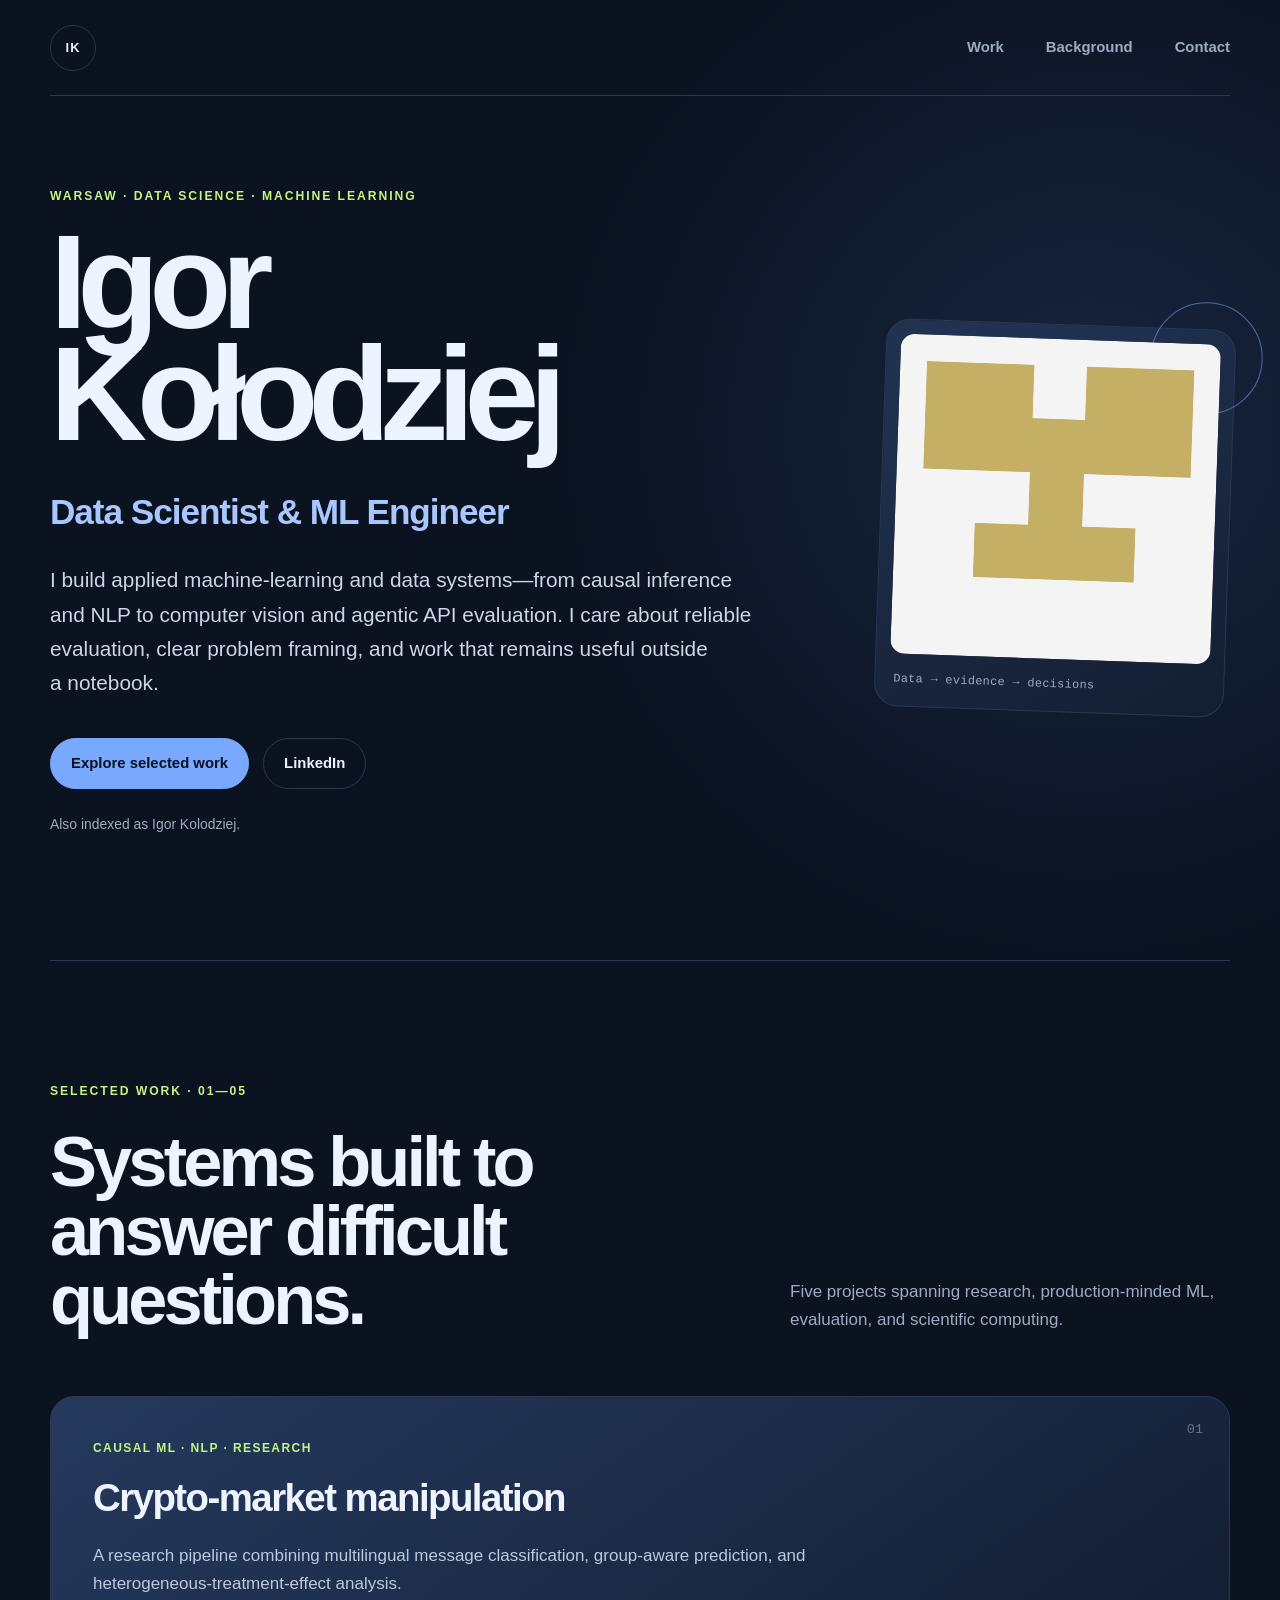
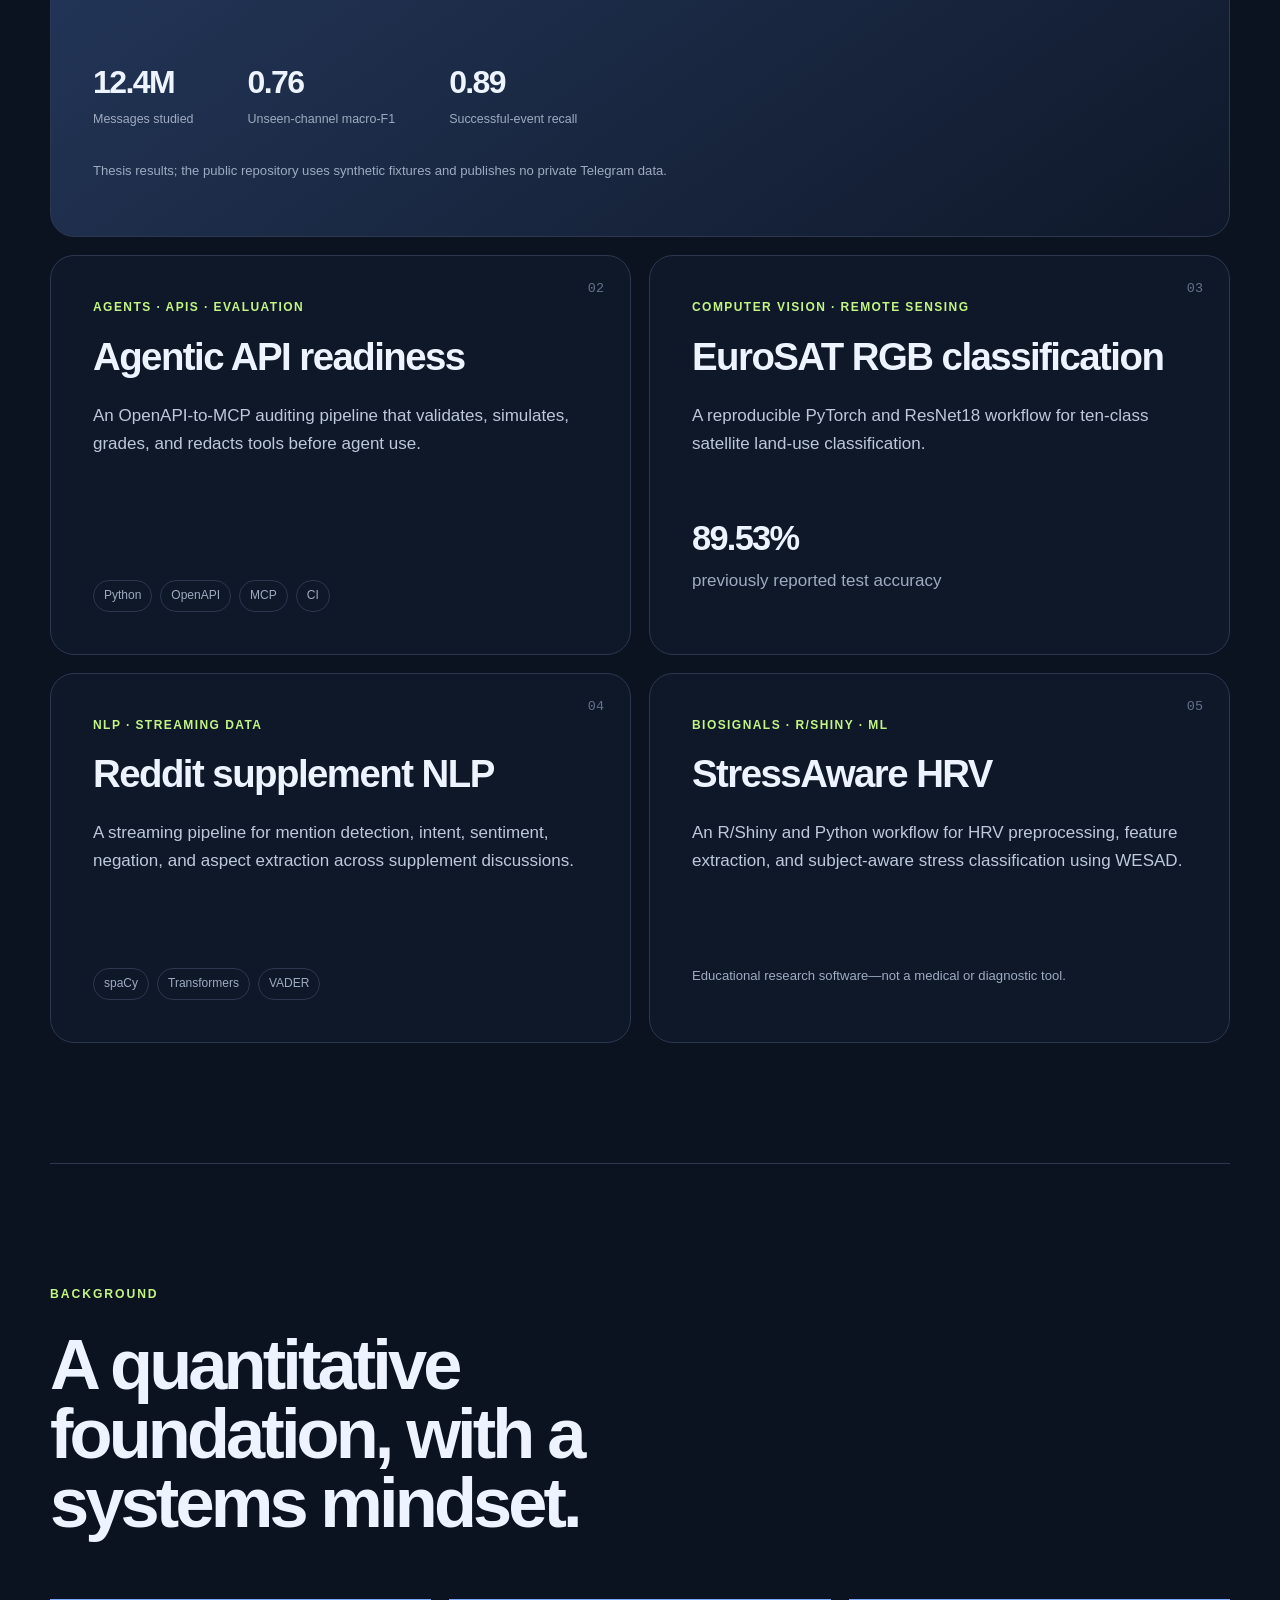
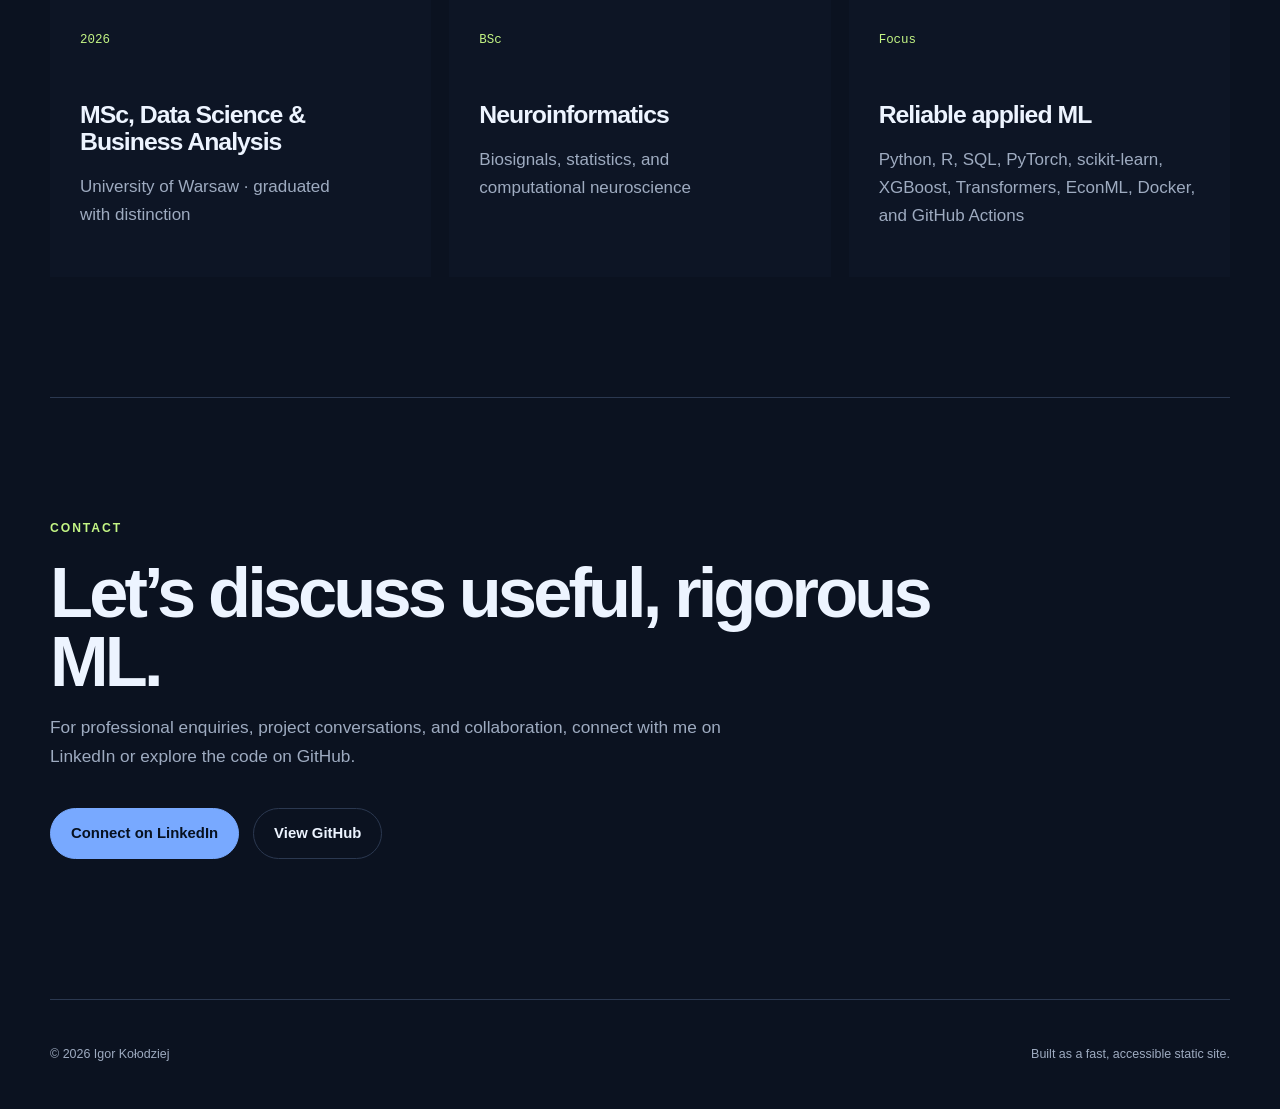
==== index.html @ b5b1c1bf "Create portfolio site" ====
<!doctype html>
<html lang="en">
  <head>
    <meta charset="utf-8">
    <meta name="viewport" content="width=device-width, initial-scale=1">
    <title>Igor Kołodziej (Igor Kolodziej) — Data Scientist &amp; ML Engineer</title>
    <meta name="description" content="Portfolio of Igor Kołodziej, a Warsaw-based Data Scientist and ML Engineer working across causal ML, NLP, computer vision, and reliable data systems.">
    <meta name="author" content="Igor Kołodziej">
    <meta name="theme-color" content="#0b1220">
    <link rel="canonical" href="https://igor-kolodziej.github.io/">
    <link rel="icon" href="/assets/avatar.png" type="image/png">
    <link rel="stylesheet" href="/styles.css">

    <meta property="og:type" content="profile">
    <meta property="og:title" content="Igor Kołodziej — Data Scientist &amp; ML Engineer">
    <meta property="og:description" content="Causal ML, NLP, computer vision, and reliable data systems.">
    <meta property="og:url" content="https://igor-kolodziej.github.io/">
    <meta property="og:image" content="https://igor-kolodziej.github.io/assets/og-card.png">
    <meta property="og:image:alt" content="Igor Kołodziej — Data Scientist and ML Engineer">
    <meta property="profile:first_name" content="Igor">
    <meta property="profile:last_name" content="Kołodziej">
    <meta name="twitter:card" content="summary_large_image">
    <meta name="twitter:title" content="Igor Kołodziej — Data Scientist &amp; ML Engineer">
    <meta name="twitter:description" content="Causal ML, NLP, computer vision, and reliable data systems.">
    <meta name="twitter:image" content="https://igor-kolodziej.github.io/assets/og-card.png">

    <script type="application/ld+json">
      {
        "@context": "https://schema.org",
        "@type": "ProfilePage",
        "url": "https://igor-kolodziej.github.io/",
        "name": "Igor Kołodziej — Data Scientist & ML Engineer",
        "mainEntity": {
          "@type": "Person",
          "name": "Igor Kołodziej",
          "alternateName": "Igor Kolodziej",
          "url": "https://igor-kolodziej.github.io/",
          "image": "https://igor-kolodziej.github.io/assets/avatar.png",
          "jobTitle": "Data Scientist & ML Engineer",
          "homeLocation": {
            "@type": "Place",
            "name": "Warsaw, Poland"
          },
          "alumniOf": {
            "@type": "CollegeOrUniversity",
            "name": "University of Warsaw"
          },
          "sameAs": [
            "https://github.com/igor-kolodziej",
            "https://www.linkedin.com/in/igor-kolodziej/"
          ],
          "knowsAbout": [
            "Machine learning",
            "Causal inference",
            "Natural language processing",
            "Computer vision",
            "Data science"
          ]
        }
      }
    </script>
  </head>
  <body>
    <a class="skip-link" href="#main">Skip to content</a>

    <header class="site-header">
      <a class="wordmark" href="#top" aria-label="Igor Kołodziej, home">
        <span aria-hidden="true">IK</span>
      </a>
      <nav aria-label="Primary navigation">
        <a href="#work">Work</a>
        <a href="#background">Background</a>
        <a href="#contact">Contact</a>
      </nav>
    </header>

    <main id="main">
      <section class="hero" id="top" aria-labelledby="hero-title">
        <div class="hero-copy">
          <p class="eyebrow">Warsaw · Data Science · Machine Learning</p>
          <h1 id="hero-title">Igor Kołodziej</h1>
          <p class="hero-role">Data Scientist &amp; ML Engineer</p>
          <p class="hero-intro">
            I build applied machine-learning and data systems—from causal inference and NLP to computer vision and agentic API evaluation. I care about reliable evaluation, clear problem framing, and work that remains useful outside a notebook.
          </p>
          <div class="hero-actions">
            <a class="button button-primary" href="#work">Explore selected work</a>
            <a class="button button-secondary" href="https://www.linkedin.com/in/igor-kolodziej/" rel="me">LinkedIn</a>
          </div>
          <p class="alternate-name">Also indexed as <span lang="en">Igor Kolodziej</span>.</p>
        </div>
        <div class="portrait-frame" aria-label="Igor Kołodziej’s GitHub avatar">
          <img src="/assets/avatar.png" width="320" height="320" alt="Abstract gold geometric GitHub avatar">
          <span class="portrait-note">Data → evidence → decisions</span>
        </div>
      </section>

      <section class="work section" id="work" aria-labelledby="work-title">
        <div class="section-heading">
          <p class="eyebrow">Selected work · 01—05</p>
          <h2 id="work-title">Systems built to answer difficult questions.</h2>
          <p>Five projects spanning research, production-minded ML, evaluation, and scientific computing.</p>
        </div>

        <div class="project-grid">
          <article class="project project-featured">
            <div class="project-index">01</div>
            <p class="project-kicker">Causal ML · NLP · Research</p>
            <h3><a href="https://github.com/igor-kolodziej/crypto-manipulation-causal-ml">Crypto-market manipulation</a></h3>
            <p>A research pipeline combining multilingual message classification, group-aware prediction, and heterogeneous-treatment-effect analysis.</p>
            <dl class="metrics">
              <div><dt>Messages studied</dt><dd>12.4M</dd></div>
              <div><dt>Unseen-channel macro-F1</dt><dd>0.76</dd></div>
              <div><dt>Successful-event recall</dt><dd>0.89</dd></div>
            </dl>
            <p class="project-note">Thesis results; the public repository uses synthetic fixtures and publishes no private Telegram data.</p>
          </article>

          <article class="project">
            <div class="project-index">02</div>
            <p class="project-kicker">Agents · APIs · Evaluation</p>
            <h3><a href="https://github.com/igor-kolodziej/agentic-api-readiness">Agentic API readiness</a></h3>
            <p>An OpenAPI-to-MCP auditing pipeline that validates, simulates, grades, and redacts tools before agent use.</p>
            <ul class="tag-list" aria-label="Technologies"><li>Python</li><li>OpenAPI</li><li>MCP</li><li>CI</li></ul>
          </article>

          <article class="project">
            <div class="project-index">03</div>
            <p class="project-kicker">Computer vision · Remote sensing</p>
            <h3><a href="https://github.com/igor-kolodziej/eurosat-rgb-classification">EuroSAT RGB classification</a></h3>
            <p>A reproducible PyTorch and ResNet18 workflow for ten-class satellite land-use classification.</p>
            <p class="result"><strong>89.53%</strong> previously reported test accuracy</p>
          </article>

          <article class="project">
            <div class="project-index">04</div>
            <p class="project-kicker">NLP · Streaming data</p>
            <h3><a href="https://github.com/igor-kolodziej/reddit-supplement-analysis">Reddit supplement NLP</a></h3>
            <p>A streaming pipeline for mention detection, intent, sentiment, negation, and aspect extraction across supplement discussions.</p>
            <ul class="tag-list" aria-label="Technologies"><li>spaCy</li><li>Transformers</li><li>VADER</li></ul>
          </article>

          <article class="project">
            <div class="project-index">05</div>
            <p class="project-kicker">Biosignals · R/Shiny · ML</p>
            <h3><a href="https://github.com/igor-kolodziej/stressaware-hrv">StressAware HRV</a></h3>
            <p>An R/Shiny and Python workflow for HRV preprocessing, feature extraction, and subject-aware stress classification using WESAD.</p>
            <p class="project-note">Educational research software—not a medical or diagnostic tool.</p>
          </article>
        </div>
      </section>

      <section class="background section" id="background" aria-labelledby="background-title">
        <div class="section-heading">
          <p class="eyebrow">Background</p>
          <h2 id="background-title">A quantitative foundation, with a systems mindset.</h2>
        </div>
        <div class="background-grid">
          <div>
            <p class="background-year">2026</p>
            <h3>MSc, Data Science &amp; Business Analysis</h3>
            <p>University of Warsaw · graduated with distinction</p>
          </div>
          <div>
            <p class="background-year">BSc</p>
            <h3>Neuroinformatics</h3>
            <p>Biosignals, statistics, and computational neuroscience</p>
          </div>
          <div>
            <p class="background-year">Focus</p>
            <h3>Reliable applied ML</h3>
            <p>Python, R, SQL, PyTorch, scikit-learn, XGBoost, Transformers, EconML, Docker, and GitHub Actions</p>
          </div>
        </div>
      </section>

      <section class="contact section" id="contact" aria-labelledby="contact-title">
        <p class="eyebrow">Contact</p>
        <h2 id="contact-title">Let’s discuss useful, rigorous ML.</h2>
        <p>For professional enquiries, project conversations, and collaboration, connect with me on LinkedIn or explore the code on GitHub.</p>
        <div class="hero-actions">
          <a class="button button-primary" href="https://www.linkedin.com/in/igor-kolodziej/" rel="me">Connect on LinkedIn</a>
          <a class="button button-secondary" href="https://github.com/igor-kolodziej" rel="me">View GitHub</a>
        </div>
      </section>
    </main>

    <footer>
      <p>© 2026 Igor Kołodziej</p>
      <p>Built as a fast, accessible static site.</p>
    </footer>
  </body>
</html>
---- styles.css ----
:root {
  color-scheme: dark;
  --bg: #0b1220;
  --bg-soft: #111b2e;
  --surface: #151f33;
  --text: #edf4ff;
  --muted: #9eabc0;
  --line: #2b3850;
  --accent: #78a9ff;
  --accent-strong: #a8c7ff;
  --lime: #c3f584;
  --max: 1180px;
  --radius: 24px;
  font-family: Inter, ui-sans-serif, -apple-system, BlinkMacSystemFont, "Segoe UI", sans-serif;
}

* {
  box-sizing: border-box;
}

html {
  scroll-behavior: smooth;
}

body {
  margin: 0;
  background:
    radial-gradient(circle at 85% 10%, rgba(67, 105, 171, 0.22), transparent 34rem),
    var(--bg);
  color: var(--text);
  font-size: 17px;
  line-height: 1.65;
}

a {
  color: inherit;
  text-decoration-color: var(--accent);
  text-underline-offset: 0.22em;
}

a:hover {
  color: var(--accent-strong);
}

a:focus-visible,
button:focus-visible {
  outline: 3px solid var(--lime);
  outline-offset: 4px;
  border-radius: 4px;
}

.skip-link {
  position: fixed;
  top: 12px;
  left: 12px;
  z-index: 20;
  padding: 10px 16px;
  background: var(--text);
  color: var(--bg);
  transform: translateY(-180%);
}

.skip-link:focus {
  transform: translateY(0);
}

.site-header {
  width: min(calc(100% - 40px), var(--max));
  margin: 0 auto;
  min-height: 96px;
  display: flex;
  align-items: center;
  justify-content: space-between;
  border-bottom: 1px solid var(--line);
}

.wordmark {
  display: grid;
  place-items: center;
  width: 46px;
  height: 46px;
  border: 1px solid var(--line);
  border-radius: 50%;
  color: var(--text);
  text-decoration: none;
  font-size: 0.8rem;
  font-weight: 800;
  letter-spacing: 0.08em;
}

nav {
  display: flex;
  gap: clamp(16px, 4vw, 42px);
}

nav a {
  color: var(--muted);
  text-decoration: none;
  font-size: 0.93rem;
  font-weight: 650;
}

.hero,
.section,
footer {
  width: min(calc(100% - 40px), var(--max));
  margin-inline: auto;
}

.hero {
  min-height: calc(100vh - 96px);
  display: grid;
  grid-template-columns: minmax(0, 1.35fr) minmax(280px, 0.65fr);
  gap: clamp(52px, 8vw, 112px);
  align-items: center;
  padding: 90px 0 110px;
}

.eyebrow {
  margin: 0 0 20px;
  color: var(--lime);
  font-size: 0.76rem;
  font-weight: 800;
  letter-spacing: 0.16em;
  text-transform: uppercase;
}

h1,
h2,
h3,
p {
  text-wrap: pretty;
}

h1 {
  max-width: 850px;
  margin: 0;
  font-size: clamp(4.2rem, 10.5vw, 9rem);
  line-height: 0.83;
  letter-spacing: -0.075em;
}

.hero-role {
  margin: 34px 0 22px;
  color: var(--accent-strong);
  font-size: clamp(1.35rem, 3vw, 2.2rem);
  font-weight: 650;
  letter-spacing: -0.03em;
}

.hero-intro {
  max-width: 750px;
  margin: 0;
  color: #cbd6e7;
  font-size: clamp(1.05rem, 1.8vw, 1.3rem);
}

.hero-actions {
  display: flex;
  flex-wrap: wrap;
  gap: 14px;
  margin-top: 38px;
}

.button {
  display: inline-flex;
  min-height: 50px;
  align-items: center;
  justify-content: center;
  padding: 12px 20px;
  border: 1px solid var(--line);
  border-radius: 999px;
  text-decoration: none;
  font-size: 0.93rem;
  font-weight: 750;
  transition: transform 160ms ease, border-color 160ms ease, background 160ms ease;
}

.button:hover {
  transform: translateY(-2px);
}

.button-primary {
  border-color: var(--accent);
  background: var(--accent);
  color: #071120;
}

.button-primary:hover {
  background: var(--accent-strong);
  color: #071120;
}

.button-secondary:hover {
  border-color: var(--accent);
}

.alternate-name {
  margin-top: 24px;
  color: var(--muted);
  font-size: 0.87rem;
}

.portrait-frame {
  position: relative;
  align-self: center;
  justify-self: end;
  width: min(100%, 390px);
  padding: 14px;
  border: 1px solid var(--line);
  border-radius: var(--radius);
  background: linear-gradient(145deg, rgba(120, 169, 255, 0.15), rgba(21, 31, 51, 0.78));
  transform: rotate(2deg);
}

.portrait-frame::before {
  content: "";
  position: absolute;
  width: 110px;
  height: 110px;
  top: -28px;
  right: -28px;
  border: 1px solid var(--accent);
  border-radius: 50%;
  opacity: 0.55;
}

.portrait-frame img {
  display: block;
  width: 100%;
  height: auto;
  border-radius: calc(var(--radius) - 10px);
  filter: saturate(0.84) contrast(1.04);
}

.portrait-note {
  display: block;
  padding: 16px 4px 2px;
  color: var(--muted);
  font-family: ui-monospace, SFMono-Regular, Menlo, Consolas, monospace;
  font-size: 0.74rem;
  letter-spacing: 0.03em;
}

.section {
  padding: 120px 0;
  border-top: 1px solid var(--line);
}

.section-heading {
  display: grid;
  grid-template-columns: minmax(0, 1.2fr) minmax(240px, 0.8fr);
  gap: 38px 80px;
  align-items: end;
  margin-bottom: 62px;
}

.section-heading .eyebrow {
  grid-column: 1 / -1;
  margin-bottom: -12px;
}

h2 {
  max-width: 760px;
  margin: 0;
  font-size: clamp(2.45rem, 5.5vw, 5rem);
  line-height: 0.98;
  letter-spacing: -0.055em;
}

.section-heading > p:last-child {
  margin: 0;
  color: var(--muted);
}

.project-grid {
  display: grid;
  grid-template-columns: repeat(2, minmax(0, 1fr));
  gap: 18px;
}

.project {
  position: relative;
  min-height: 370px;
  display: flex;
  flex-direction: column;
  padding: clamp(26px, 4vw, 42px);
  overflow: hidden;
  border: 1px solid var(--line);
  border-radius: var(--radius);
  background: rgba(17, 27, 46, 0.68);
}

.project-featured {
  grid-column: 1 / -1;
  min-height: 420px;
  background: linear-gradient(145deg, rgba(48, 73, 118, 0.72), rgba(17, 27, 46, 0.72));
}

.project-index {
  position: absolute;
  top: 22px;
  right: 26px;
  color: #64728b;
  font-family: ui-monospace, SFMono-Regular, Menlo, Consolas, monospace;
  font-size: 0.84rem;
}

.project-kicker {
  margin: 0 0 18px;
  color: var(--lime);
  font-size: 0.75rem;
  font-weight: 800;
  letter-spacing: 0.12em;
  text-transform: uppercase;
}

h3 {
  margin: 0;
  font-size: clamp(1.6rem, 3vw, 2.55rem);
  line-height: 1.08;
  letter-spacing: -0.04em;
}

h3 a {
  text-decoration: none;
}

.project > p:not(.project-kicker, .project-note, .result) {
  max-width: 720px;
  margin: 24px 0;
  color: #bdc9db;
}

.metrics {
  display: flex;
  flex-wrap: wrap;
  gap: 24px 54px;
  margin: 34px 0 0;
}

.metrics div {
  display: flex;
  flex-direction: column-reverse;
}

.metrics dt {
  color: var(--muted);
  font-size: 0.78rem;
}

.metrics dd {
  margin: 0;
  color: var(--text);
  font-size: 2rem;
  font-weight: 800;
  letter-spacing: -0.05em;
}

.project-note {
  margin-top: auto;
  padding-top: 30px;
  color: var(--muted);
  font-size: 0.82rem;
}

.tag-list {
  display: flex;
  flex-wrap: wrap;
  gap: 8px;
  margin: auto 0 0;
  padding: 26px 0 0;
  list-style: none;
}

.tag-list li {
  padding: 5px 10px;
  border: 1px solid var(--line);
  border-radius: 999px;
  color: var(--muted);
  font-size: 0.75rem;
}

.result {
  margin-top: auto;
  padding-top: 28px;
  color: var(--muted);
}

.result strong {
  display: block;
  color: var(--text);
  font-size: 2.15rem;
  letter-spacing: -0.05em;
}

.background-grid {
  display: grid;
  grid-template-columns: repeat(3, minmax(0, 1fr));
  gap: 18px;
}

.background-grid > div {
  min-height: 260px;
  padding: 30px;
  border-top: 1px solid var(--accent);
  background: rgba(17, 27, 46, 0.38);
}

.background-year {
  margin: 0 0 52px;
  color: var(--lime);
  font-family: ui-monospace, SFMono-Regular, Menlo, Consolas, monospace;
  font-size: 0.78rem;
}

.background-grid h3 {
  font-size: 1.55rem;
}

.background-grid div > p:last-child {
  color: var(--muted);
}

.contact {
  padding-bottom: 140px;
}

.contact h2 {
  max-width: 900px;
}

.contact > p:not(.eyebrow) {
  max-width: 680px;
  color: var(--muted);
  font-size: 1.08rem;
}

footer {
  min-height: 110px;
  display: flex;
  align-items: center;
  justify-content: space-between;
  gap: 24px;
  border-top: 1px solid var(--line);
  color: var(--muted);
  font-size: 0.78rem;
}

@media (max-width: 860px) {
  .hero {
    min-height: auto;
    grid-template-columns: 1fr;
    padding-top: 74px;
  }

  .portrait-frame {
    justify-self: start;
    max-width: 300px;
  }

  .section-heading,
  .project-grid,
  .background-grid {
    grid-template-columns: 1fr;
  }

  .project-featured {
    grid-column: auto;
  }
}

@media (max-width: 560px) {
  body {
    font-size: 16px;
  }

  .site-header,
  .hero,
  .section,
  footer {
    width: min(calc(100% - 28px), var(--max));
  }

  .site-header {
    min-height: 80px;
  }

  nav {
    gap: 14px;
  }

  nav a {
    font-size: 0.81rem;
  }

  h1 {
    font-size: clamp(3.8rem, 21vw, 6.2rem);
  }

  .hero {
    gap: 52px;
    padding: 64px 0 88px;
  }

  .section {
    padding: 88px 0;
  }

  .project {
    min-height: 340px;
  }

  .metrics {
    display: grid;
    grid-template-columns: 1fr 1fr;
  }

  .metrics div:first-child {
    grid-column: 1 / -1;
  }

  footer {
    min-height: 140px;
    flex-direction: column;
    align-items: flex-start;
    justify-content: center;
  }
}

@media (prefers-reduced-motion: reduce) {
  html {
    scroll-behavior: auto;
  }

  *,
  *::before,
  *::after {
    transition-duration: 0.01ms !important;
    animation-duration: 0.01ms !important;
    animation-iteration-count: 1 !important;
  }
}
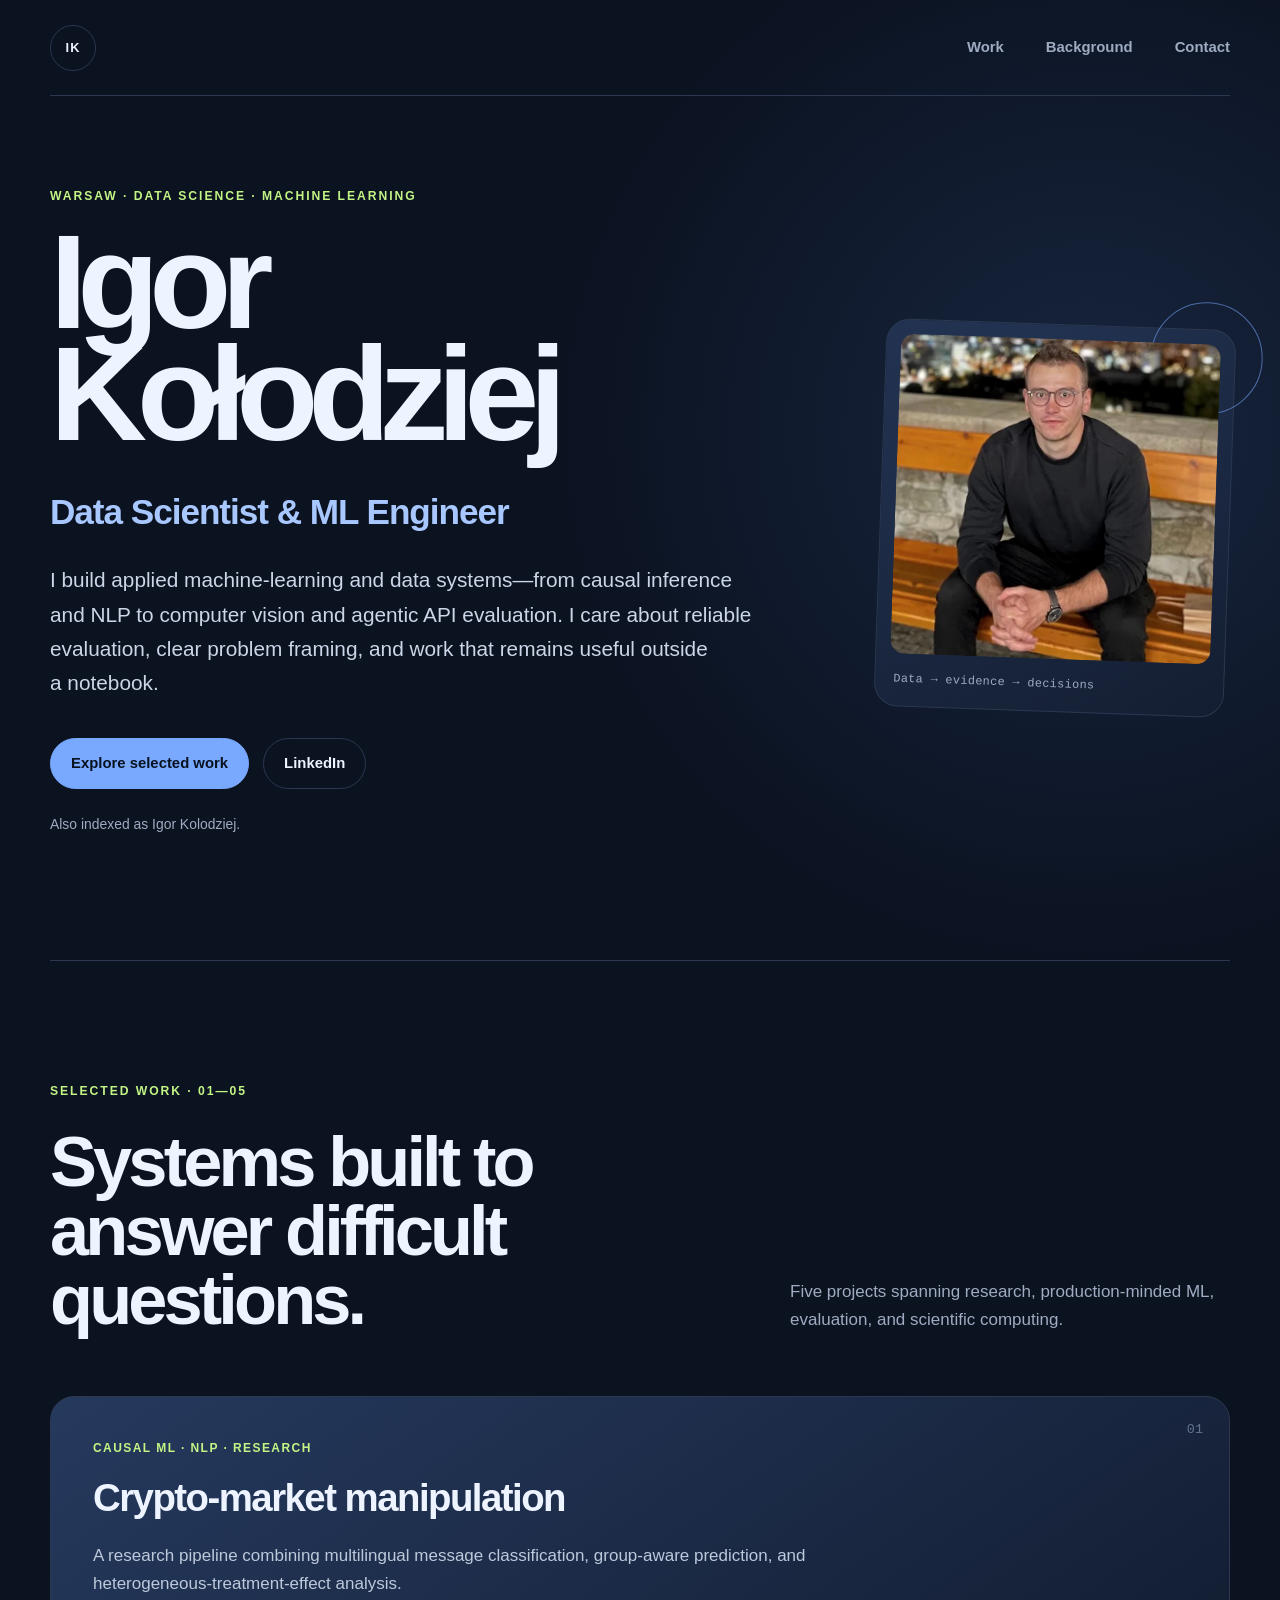
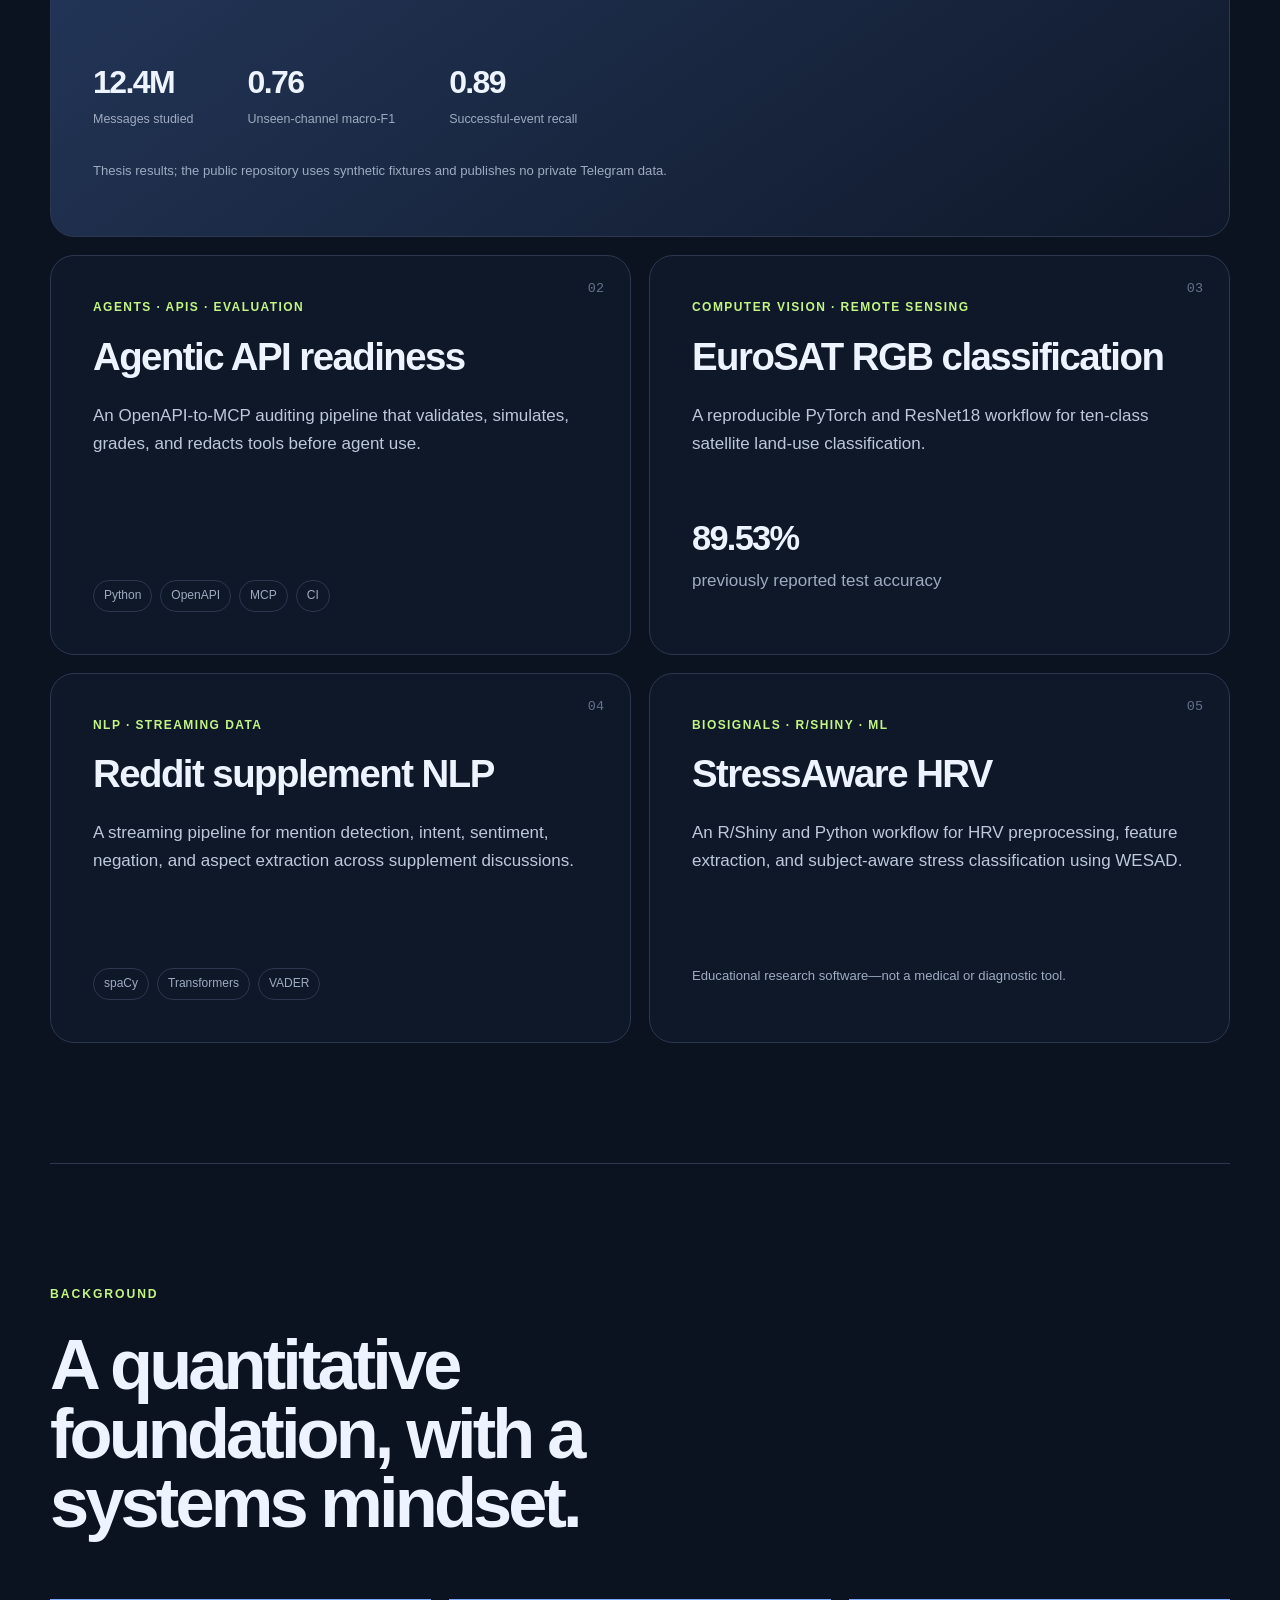
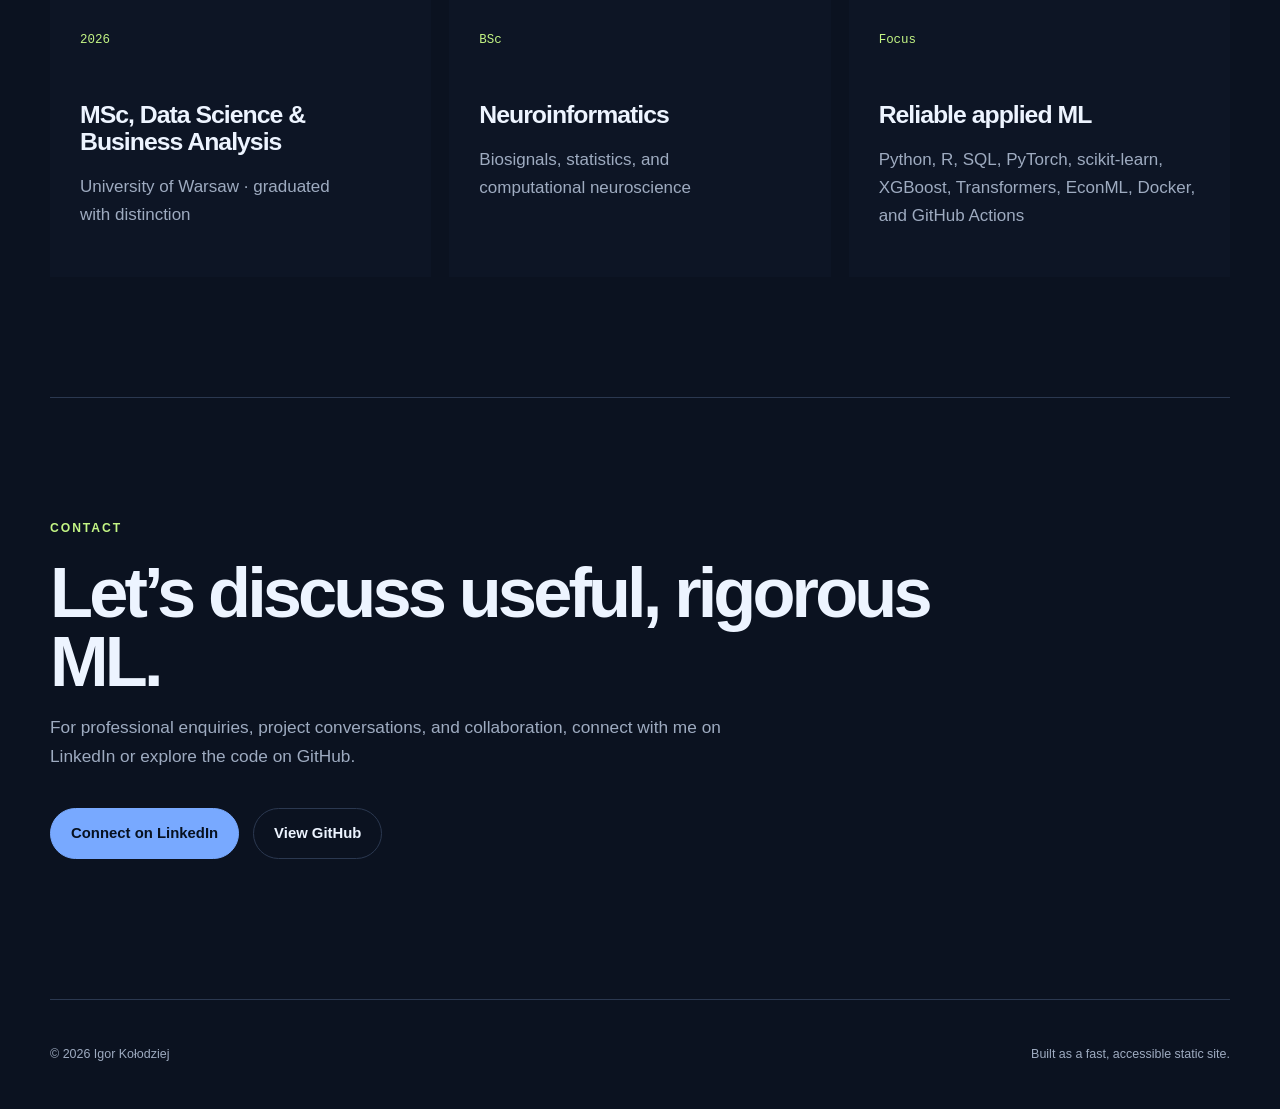
==== commit a7a037f2: "Use public profile portrait" ====
--- a/index.html
+++ b/index.html
@@ -8,7 +8,7 @@
     <meta name="author" content="Igor Kołodziej">
     <meta name="theme-color" content="#0b1220">
     <link rel="canonical" href="https://igor-kolodziej.github.io/">
-    <link rel="icon" href="/assets/avatar.png" type="image/png">
+    <link rel="icon" href="/assets/profile.webp" type="image/webp">
     <link rel="stylesheet" href="/styles.css">
 
     <meta property="og:type" content="profile">
@@ -35,7 +35,7 @@
           "name": "Igor Kołodziej",
           "alternateName": "Igor Kolodziej",
           "url": "https://igor-kolodziej.github.io/",
-          "image": "https://igor-kolodziej.github.io/assets/avatar.png",
+          "image": "https://igor-kolodziej.github.io/assets/profile.webp",
           "jobTitle": "Data Scientist & ML Engineer",
           "homeLocation": {
             "@type": "Place",
@@ -89,8 +89,8 @@
           </div>
           <p class="alternate-name">Also indexed as <span lang="en">Igor Kolodziej</span>.</p>
         </div>
-        <div class="portrait-frame" aria-label="Igor Kołodziej’s GitHub avatar">
-          <img src="/assets/avatar.png" width="320" height="320" alt="Abstract gold geometric GitHub avatar">
+        <div class="portrait-frame" aria-label="Portrait of Igor Kołodziej">
+          <img src="/assets/profile.webp" width="320" height="320" alt="Portrait of Igor Kołodziej">
           <span class="portrait-note">Data → evidence → decisions</span>
         </div>
       </section>
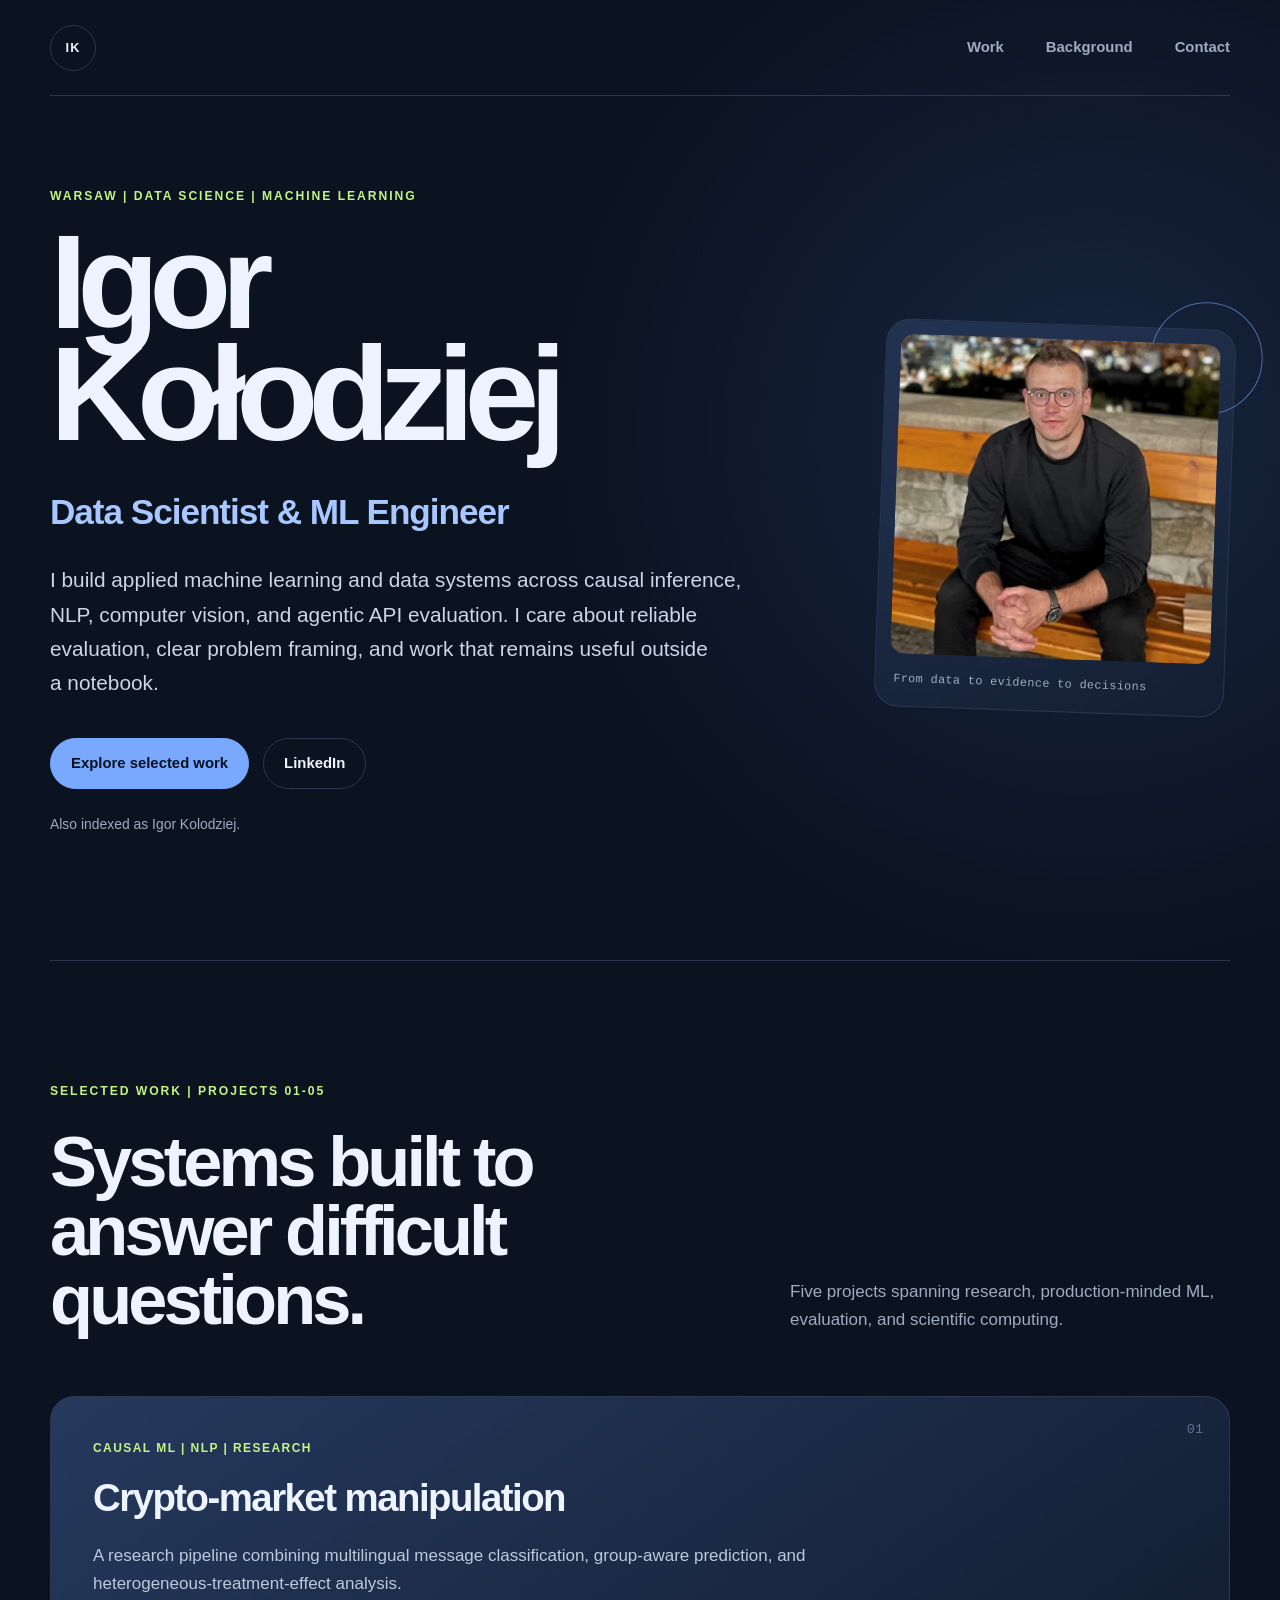
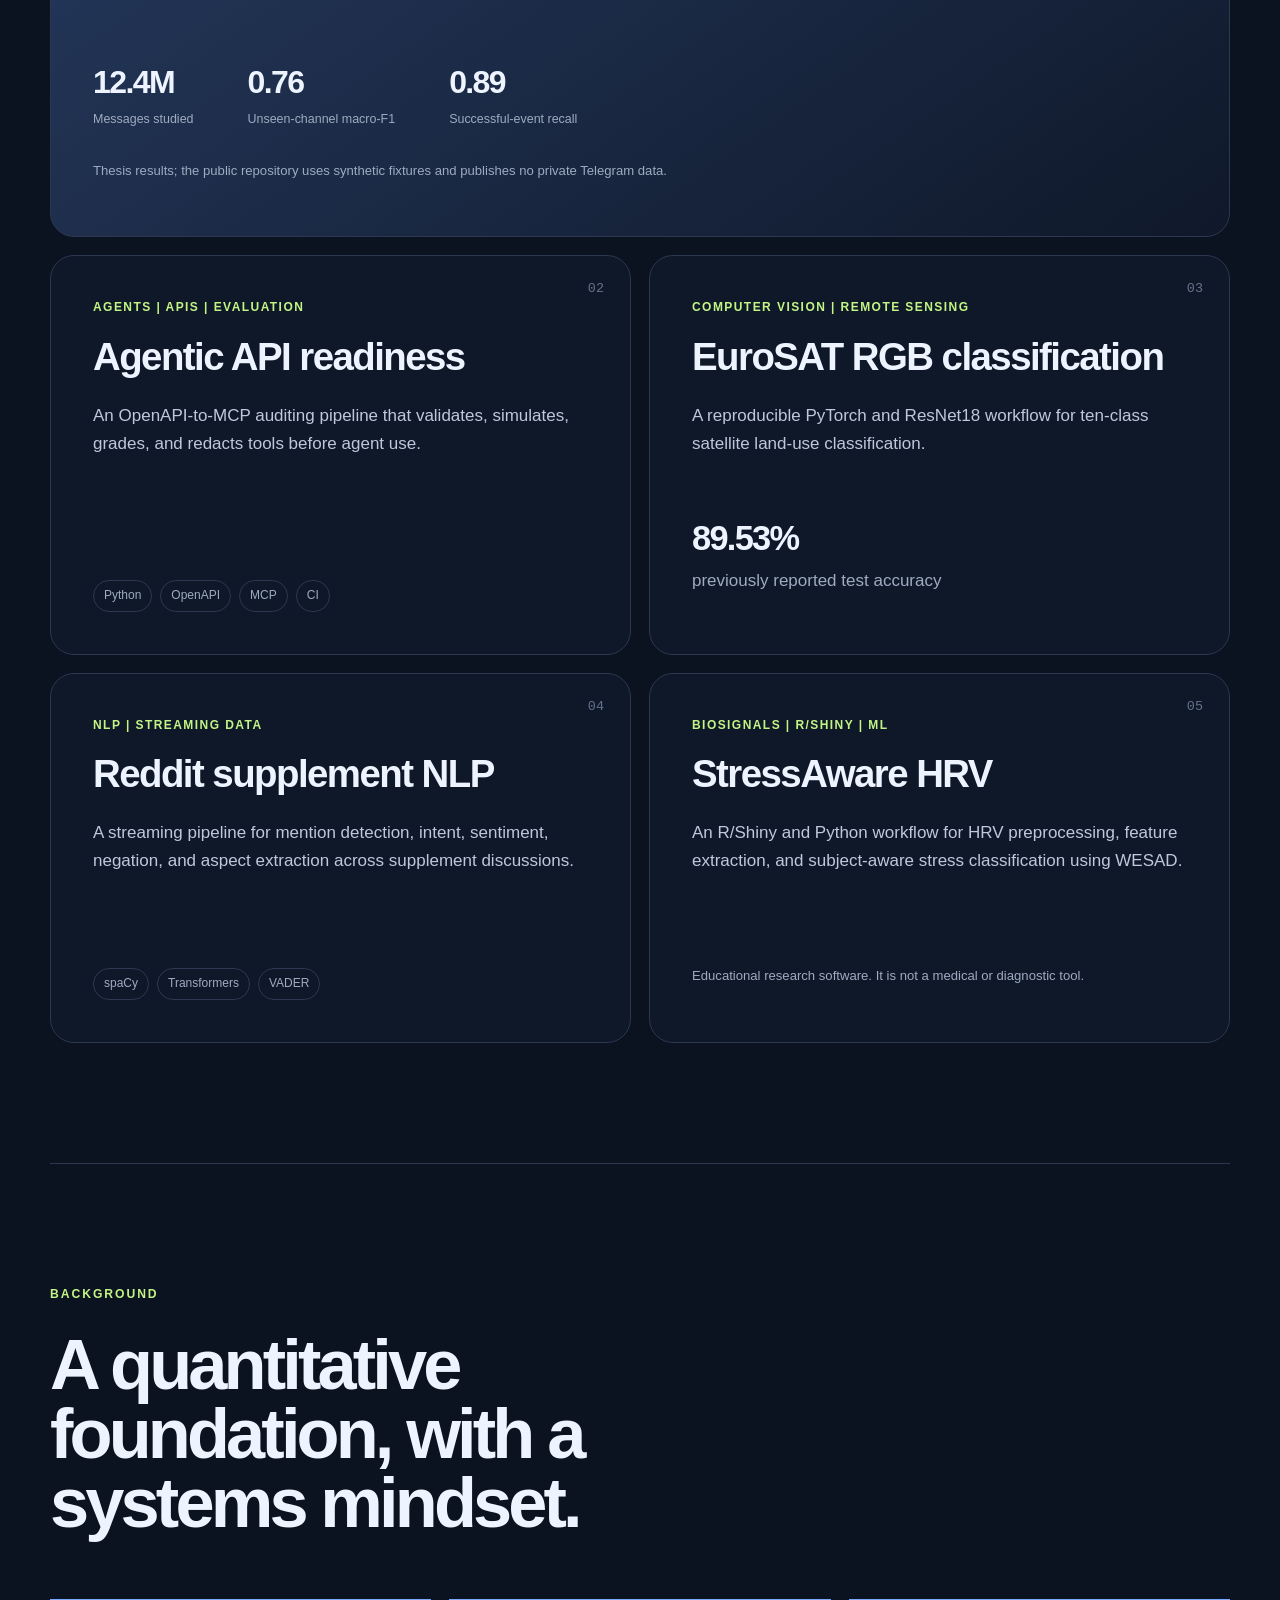
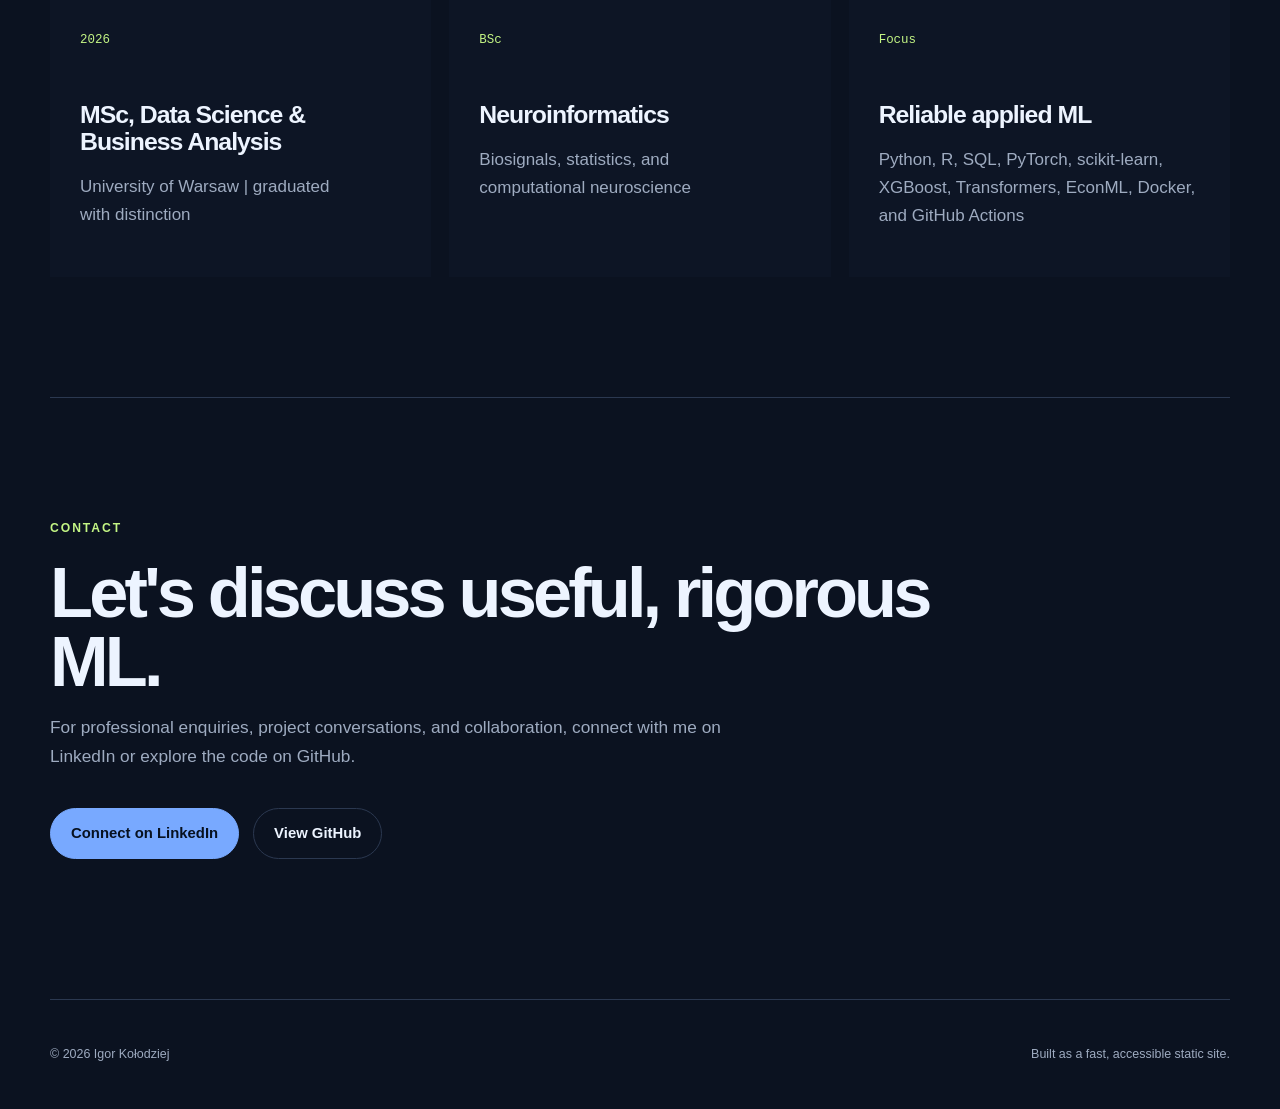
==== commit e9e1efba: "Use plain punctuation across portfolio copy" ====
--- a/index.html
+++ b/index.html
@@ -3,24 +3,25 @@
   <head>
     <meta charset="utf-8">
     <meta name="viewport" content="width=device-width, initial-scale=1">
-    <title>Igor Kołodziej (Igor Kolodziej) — Data Scientist &amp; ML Engineer</title>
+    <title>Igor Kołodziej (Igor Kolodziej) | Data Scientist &amp; ML Engineer</title>
     <meta name="description" content="Portfolio of Igor Kołodziej, a Warsaw-based Data Scientist and ML Engineer working across causal ML, NLP, computer vision, and reliable data systems.">
     <meta name="author" content="Igor Kołodziej">
     <meta name="theme-color" content="#0b1220">
+    <meta name="google-site-verification" content="HwmGqEFx-sXwRVbZsGp-9kHjvHJXTb9caJXuqsKo6-c">
     <link rel="canonical" href="https://igor-kolodziej.github.io/">
     <link rel="icon" href="/assets/profile.webp" type="image/webp">
     <link rel="stylesheet" href="/styles.css">
 
     <meta property="og:type" content="profile">
-    <meta property="og:title" content="Igor Kołodziej — Data Scientist &amp; ML Engineer">
+    <meta property="og:title" content="Igor Kołodziej | Data Scientist &amp; ML Engineer">
     <meta property="og:description" content="Causal ML, NLP, computer vision, and reliable data systems.">
     <meta property="og:url" content="https://igor-kolodziej.github.io/">
     <meta property="og:image" content="https://igor-kolodziej.github.io/assets/og-card.png">
-    <meta property="og:image:alt" content="Igor Kołodziej — Data Scientist and ML Engineer">
+    <meta property="og:image:alt" content="Igor Kołodziej | Data Scientist and ML Engineer">
     <meta property="profile:first_name" content="Igor">
     <meta property="profile:last_name" content="Kołodziej">
     <meta name="twitter:card" content="summary_large_image">
-    <meta name="twitter:title" content="Igor Kołodziej — Data Scientist &amp; ML Engineer">
+    <meta name="twitter:title" content="Igor Kołodziej | Data Scientist &amp; ML Engineer">
     <meta name="twitter:description" content="Causal ML, NLP, computer vision, and reliable data systems.">
     <meta name="twitter:image" content="https://igor-kolodziej.github.io/assets/og-card.png">
 
@@ -29,7 +30,7 @@
         "@context": "https://schema.org",
         "@type": "ProfilePage",
         "url": "https://igor-kolodziej.github.io/",
-        "name": "Igor Kołodziej — Data Scientist & ML Engineer",
+        "name": "Igor Kołodziej | Data Scientist & ML Engineer",
         "mainEntity": {
           "@type": "Person",
           "name": "Igor Kołodziej",
@@ -77,11 +78,11 @@
     <main id="main">
       <section class="hero" id="top" aria-labelledby="hero-title">
         <div class="hero-copy">
-          <p class="eyebrow">Warsaw · Data Science · Machine Learning</p>
+          <p class="eyebrow">Warsaw | Data Science | Machine Learning</p>
           <h1 id="hero-title">Igor Kołodziej</h1>
           <p class="hero-role">Data Scientist &amp; ML Engineer</p>
           <p class="hero-intro">
-            I build applied machine-learning and data systems—from causal inference and NLP to computer vision and agentic API evaluation. I care about reliable evaluation, clear problem framing, and work that remains useful outside a notebook.
+            I build applied machine learning and data systems across causal inference, NLP, computer vision, and agentic API evaluation. I care about reliable evaluation, clear problem framing, and work that remains useful outside a notebook.
           </p>
           <div class="hero-actions">
             <a class="button button-primary" href="#work">Explore selected work</a>
@@ -91,13 +92,13 @@
         </div>
         <div class="portrait-frame" aria-label="Portrait of Igor Kołodziej">
           <img src="/assets/profile.webp" width="320" height="320" alt="Portrait of Igor Kołodziej">
-          <span class="portrait-note">Data → evidence → decisions</span>
+          <span class="portrait-note">From data to evidence to decisions</span>
         </div>
       </section>
 
       <section class="work section" id="work" aria-labelledby="work-title">
         <div class="section-heading">
-          <p class="eyebrow">Selected work · 01—05</p>
+          <p class="eyebrow">Selected work | Projects 01-05</p>
           <h2 id="work-title">Systems built to answer difficult questions.</h2>
           <p>Five projects spanning research, production-minded ML, evaluation, and scientific computing.</p>
         </div>
@@ -105,7 +106,7 @@
         <div class="project-grid">
           <article class="project project-featured">
             <div class="project-index">01</div>
-            <p class="project-kicker">Causal ML · NLP · Research</p>
+            <p class="project-kicker">Causal ML | NLP | Research</p>
             <h3><a href="https://github.com/igor-kolodziej/crypto-manipulation-causal-ml">Crypto-market manipulation</a></h3>
             <p>A research pipeline combining multilingual message classification, group-aware prediction, and heterogeneous-treatment-effect analysis.</p>
             <dl class="metrics">
@@ -118,7 +119,7 @@
 
           <article class="project">
             <div class="project-index">02</div>
-            <p class="project-kicker">Agents · APIs · Evaluation</p>
+            <p class="project-kicker">Agents | APIs | Evaluation</p>
             <h3><a href="https://github.com/igor-kolodziej/agentic-api-readiness">Agentic API readiness</a></h3>
             <p>An OpenAPI-to-MCP auditing pipeline that validates, simulates, grades, and redacts tools before agent use.</p>
             <ul class="tag-list" aria-label="Technologies"><li>Python</li><li>OpenAPI</li><li>MCP</li><li>CI</li></ul>
@@ -126,7 +127,7 @@
 
           <article class="project">
             <div class="project-index">03</div>
-            <p class="project-kicker">Computer vision · Remote sensing</p>
+            <p class="project-kicker">Computer vision | Remote sensing</p>
             <h3><a href="https://github.com/igor-kolodziej/eurosat-rgb-classification">EuroSAT RGB classification</a></h3>
             <p>A reproducible PyTorch and ResNet18 workflow for ten-class satellite land-use classification.</p>
             <p class="result"><strong>89.53%</strong> previously reported test accuracy</p>
@@ -134,7 +135,7 @@
 
           <article class="project">
             <div class="project-index">04</div>
-            <p class="project-kicker">NLP · Streaming data</p>
+            <p class="project-kicker">NLP | Streaming data</p>
             <h3><a href="https://github.com/igor-kolodziej/reddit-supplement-analysis">Reddit supplement NLP</a></h3>
             <p>A streaming pipeline for mention detection, intent, sentiment, negation, and aspect extraction across supplement discussions.</p>
             <ul class="tag-list" aria-label="Technologies"><li>spaCy</li><li>Transformers</li><li>VADER</li></ul>
@@ -142,10 +143,10 @@
 
           <article class="project">
             <div class="project-index">05</div>
-            <p class="project-kicker">Biosignals · R/Shiny · ML</p>
+            <p class="project-kicker">Biosignals | R/Shiny | ML</p>
             <h3><a href="https://github.com/igor-kolodziej/stressaware-hrv">StressAware HRV</a></h3>
             <p>An R/Shiny and Python workflow for HRV preprocessing, feature extraction, and subject-aware stress classification using WESAD.</p>
-            <p class="project-note">Educational research software—not a medical or diagnostic tool.</p>
+            <p class="project-note">Educational research software. It is not a medical or diagnostic tool.</p>
           </article>
         </div>
       </section>
@@ -159,7 +160,7 @@
           <div>
             <p class="background-year">2026</p>
             <h3>MSc, Data Science &amp; Business Analysis</h3>
-            <p>University of Warsaw · graduated with distinction</p>
+            <p>University of Warsaw | graduated with distinction</p>
           </div>
           <div>
             <p class="background-year">BSc</p>
@@ -176,7 +177,7 @@
 
       <section class="contact section" id="contact" aria-labelledby="contact-title">
         <p class="eyebrow">Contact</p>
-        <h2 id="contact-title">Let’s discuss useful, rigorous ML.</h2>
+        <h2 id="contact-title">Let's discuss useful, rigorous ML.</h2>
         <p>For professional enquiries, project conversations, and collaboration, connect with me on LinkedIn or explore the code on GitHub.</p>
         <div class="hero-actions">
           <a class="button button-primary" href="https://www.linkedin.com/in/igor-kolodziej/" rel="me">Connect on LinkedIn</a>
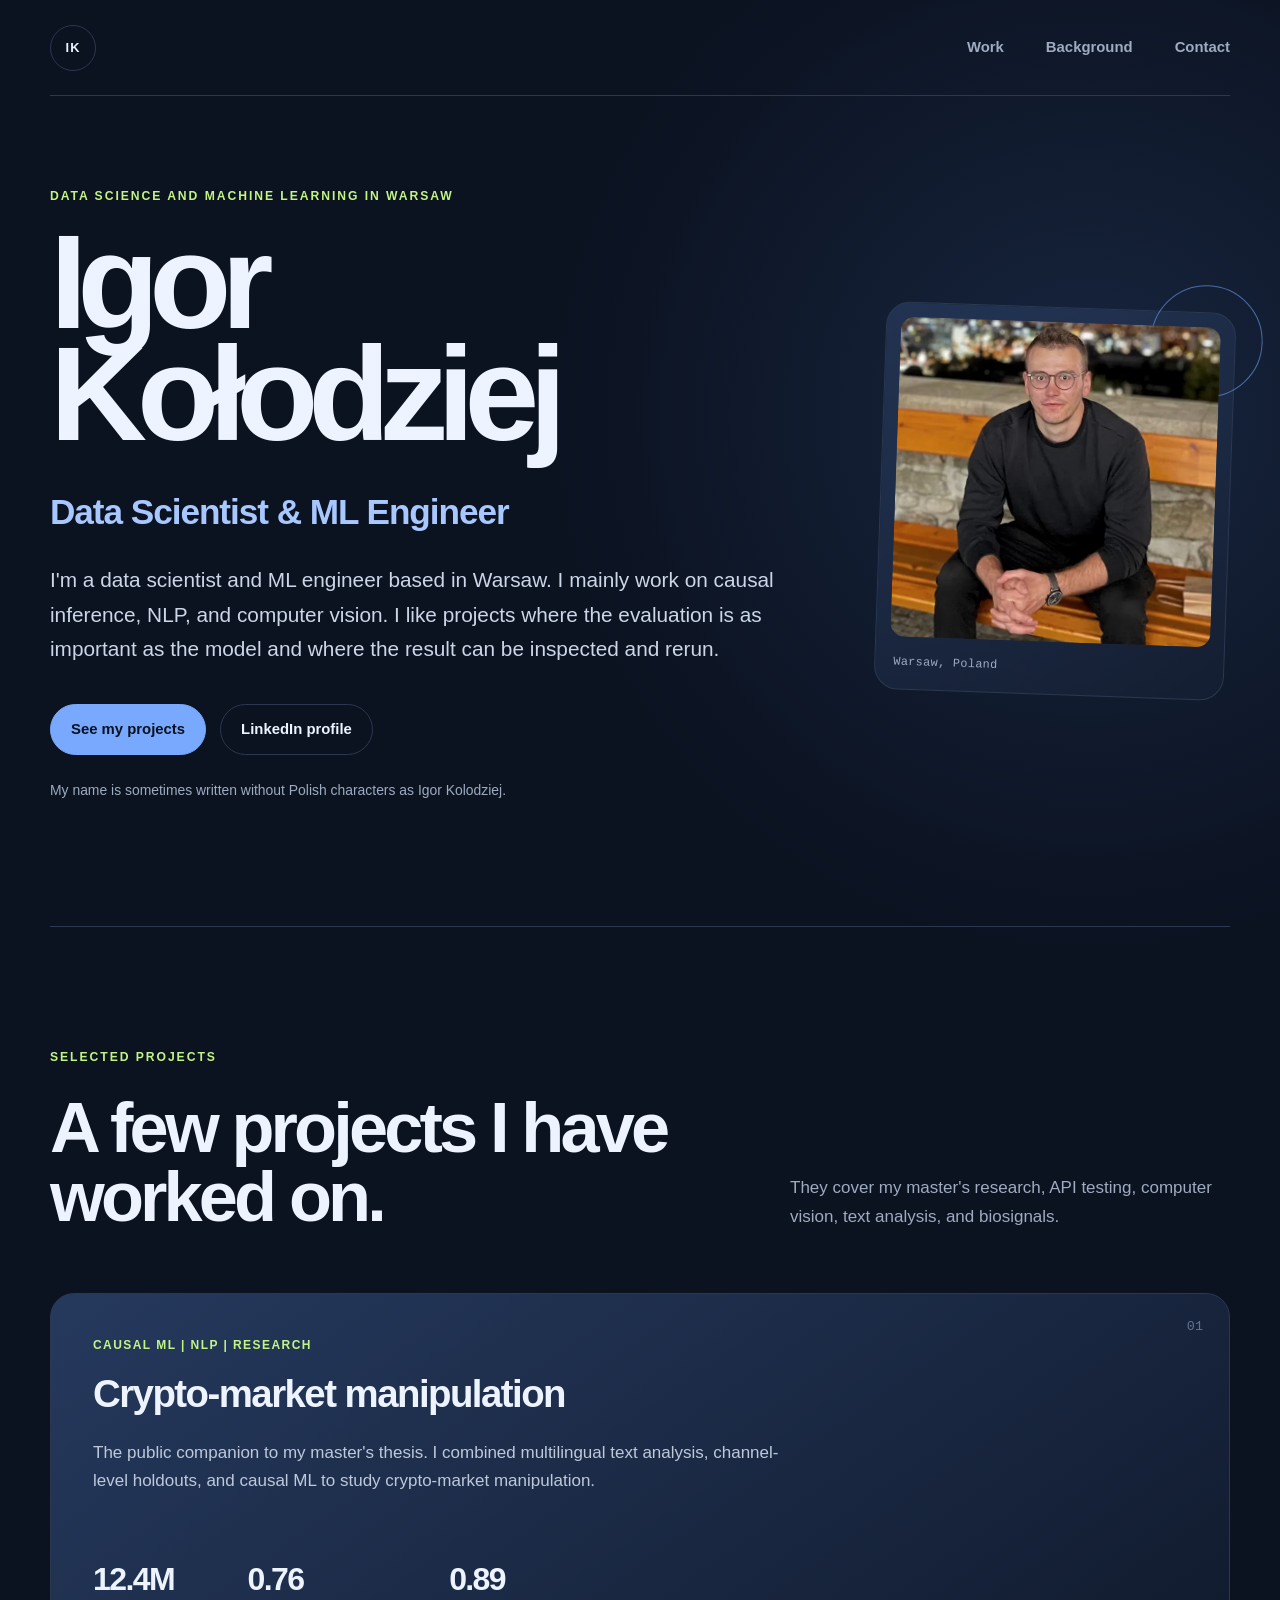
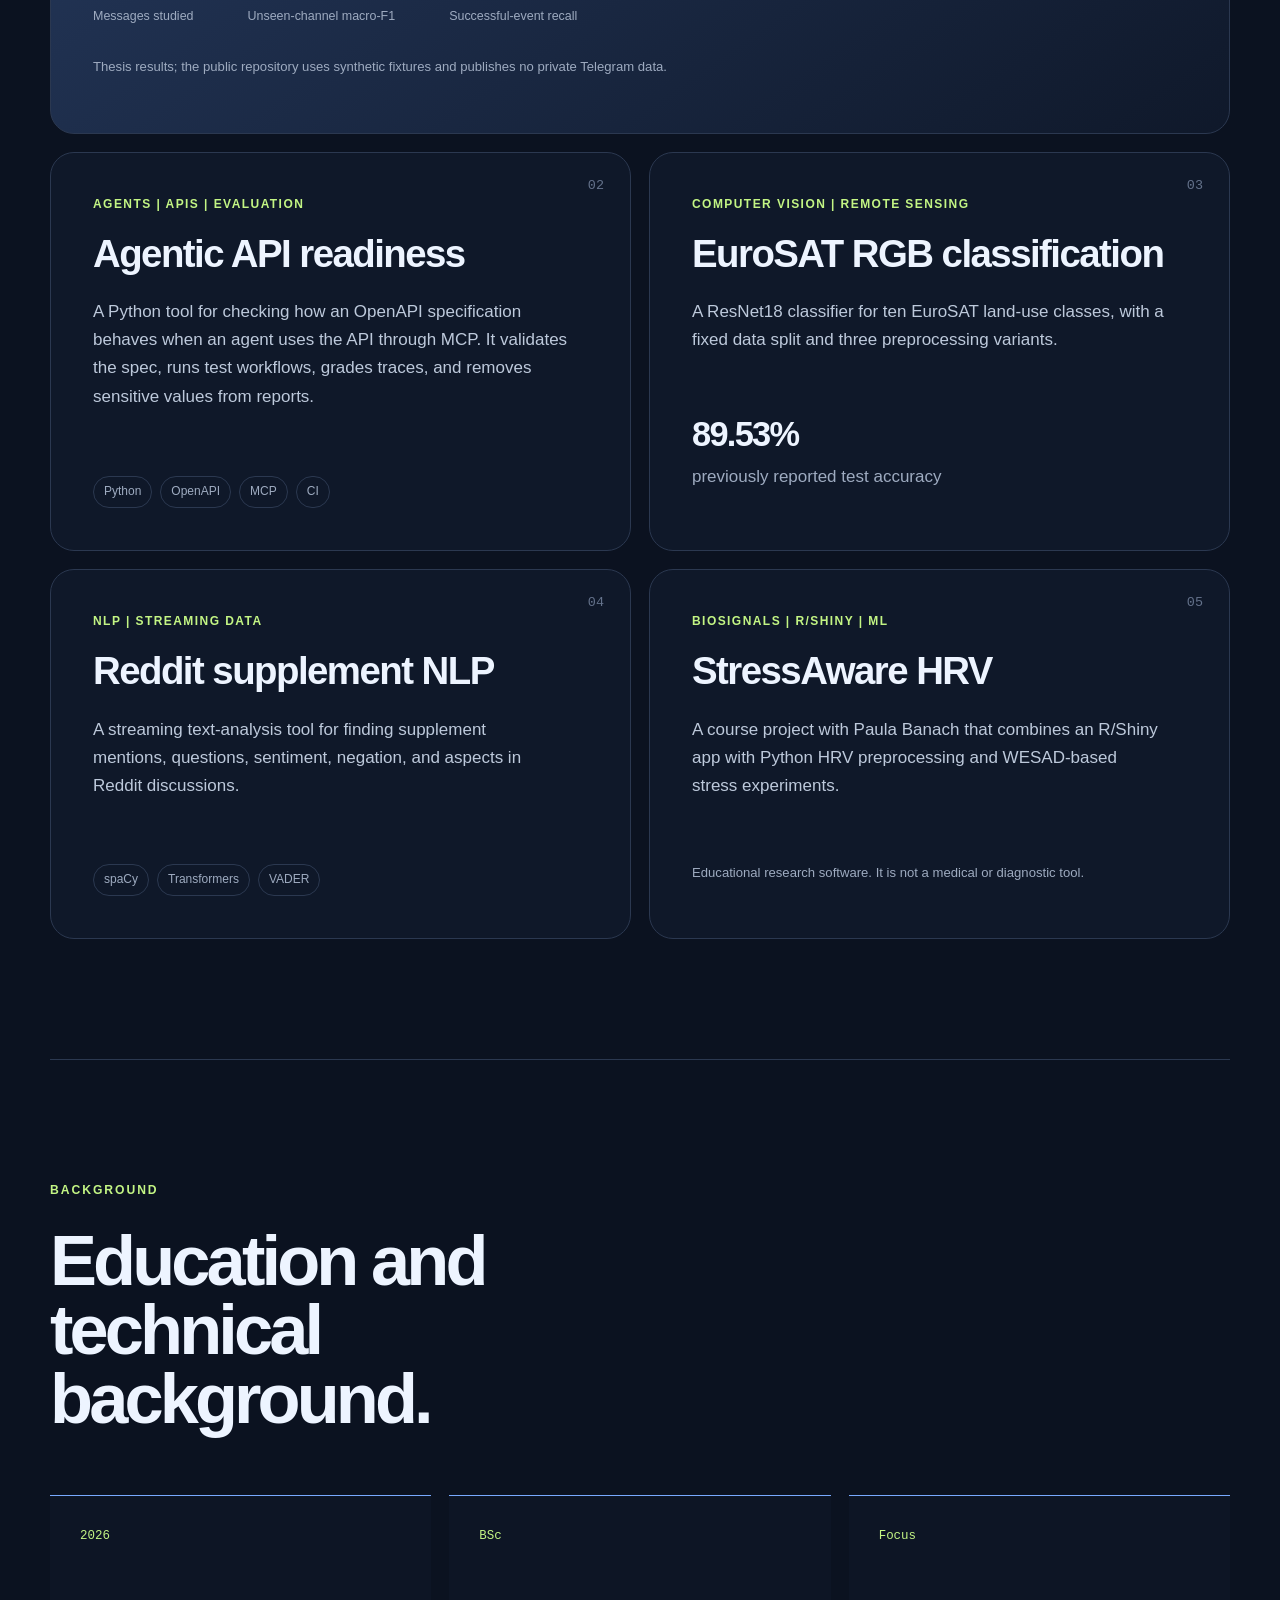
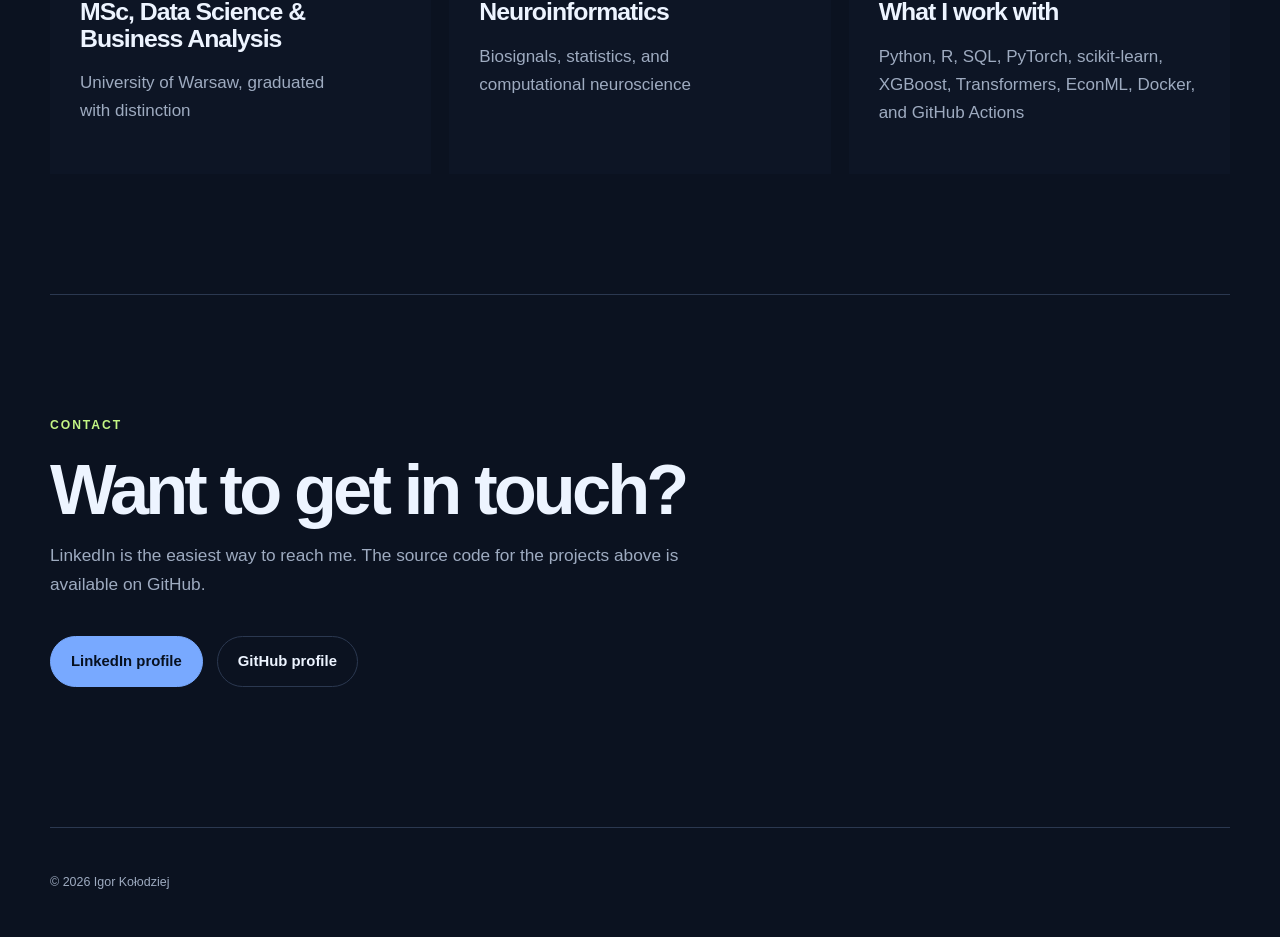
==== commit 5ca02b59: "Rewrite public copy in a natural voice" ====
--- a/index.html
+++ b/index.html
@@ -4,7 +4,7 @@
     <meta charset="utf-8">
     <meta name="viewport" content="width=device-width, initial-scale=1">
     <title>Igor Kołodziej (Igor Kolodziej) | Data Scientist &amp; ML Engineer</title>
-    <meta name="description" content="Portfolio of Igor Kołodziej, a Warsaw-based Data Scientist and ML Engineer working across causal ML, NLP, computer vision, and reliable data systems.">
+    <meta name="description" content="The personal site of Igor Kołodziej, a data scientist and ML engineer in Warsaw working on causal inference, NLP, and computer vision.">
     <meta name="author" content="Igor Kołodziej">
     <meta name="theme-color" content="#0b1220">
     <meta name="google-site-verification" content="HwmGqEFx-sXwRVbZsGp-9kHjvHJXTb9caJXuqsKo6-c">
@@ -14,7 +14,7 @@
 
     <meta property="og:type" content="profile">
     <meta property="og:title" content="Igor Kołodziej | Data Scientist &amp; ML Engineer">
-    <meta property="og:description" content="Causal ML, NLP, computer vision, and reliable data systems.">
+    <meta property="og:description" content="Data science projects in causal inference, NLP, computer vision, API testing, and biosignals.">
     <meta property="og:url" content="https://igor-kolodziej.github.io/">
     <meta property="og:image" content="https://igor-kolodziej.github.io/assets/og-card.png">
     <meta property="og:image:alt" content="Igor Kołodziej | Data Scientist and ML Engineer">
@@ -22,7 +22,7 @@
     <meta property="profile:last_name" content="Kołodziej">
     <meta name="twitter:card" content="summary_large_image">
     <meta name="twitter:title" content="Igor Kołodziej | Data Scientist &amp; ML Engineer">
-    <meta name="twitter:description" content="Causal ML, NLP, computer vision, and reliable data systems.">
+    <meta name="twitter:description" content="Data science projects in causal inference, NLP, computer vision, API testing, and biosignals.">
     <meta name="twitter:image" content="https://igor-kolodziej.github.io/assets/og-card.png">
 
     <script type="application/ld+json">
@@ -78,29 +78,29 @@
     <main id="main">
       <section class="hero" id="top" aria-labelledby="hero-title">
         <div class="hero-copy">
-          <p class="eyebrow">Warsaw | Data Science | Machine Learning</p>
+          <p class="eyebrow">Data science and machine learning in Warsaw</p>
           <h1 id="hero-title">Igor Kołodziej</h1>
           <p class="hero-role">Data Scientist &amp; ML Engineer</p>
           <p class="hero-intro">
-            I build applied machine learning and data systems across causal inference, NLP, computer vision, and agentic API evaluation. I care about reliable evaluation, clear problem framing, and work that remains useful outside a notebook.
+            I'm a data scientist and ML engineer based in Warsaw. I mainly work on causal inference, NLP, and computer vision. I like projects where the evaluation is as important as the model and where the result can be inspected and rerun.
           </p>
           <div class="hero-actions">
-            <a class="button button-primary" href="#work">Explore selected work</a>
-            <a class="button button-secondary" href="https://www.linkedin.com/in/igor-kolodziej/" rel="me">LinkedIn</a>
+            <a class="button button-primary" href="#work">See my projects</a>
+            <a class="button button-secondary" href="https://www.linkedin.com/in/igor-kolodziej/" rel="me">LinkedIn profile</a>
           </div>
-          <p class="alternate-name">Also indexed as <span lang="en">Igor Kolodziej</span>.</p>
+          <p class="alternate-name">My name is sometimes written without Polish characters as <span lang="en">Igor Kolodziej</span>.</p>
         </div>
         <div class="portrait-frame" aria-label="Portrait of Igor Kołodziej">
           <img src="/assets/profile.webp" width="320" height="320" alt="Portrait of Igor Kołodziej">
-          <span class="portrait-note">From data to evidence to decisions</span>
+          <span class="portrait-note">Warsaw, Poland</span>
         </div>
       </section>
 
       <section class="work section" id="work" aria-labelledby="work-title">
         <div class="section-heading">
-          <p class="eyebrow">Selected work | Projects 01-05</p>
-          <h2 id="work-title">Systems built to answer difficult questions.</h2>
-          <p>Five projects spanning research, production-minded ML, evaluation, and scientific computing.</p>
+          <p class="eyebrow">Selected projects</p>
+          <h2 id="work-title">A few projects I have worked on.</h2>
+          <p>They cover my master's research, API testing, computer vision, text analysis, and biosignals.</p>
         </div>
 
         <div class="project-grid">
@@ -108,7 +108,7 @@
             <div class="project-index">01</div>
             <p class="project-kicker">Causal ML | NLP | Research</p>
             <h3><a href="https://github.com/igor-kolodziej/crypto-manipulation-causal-ml">Crypto-market manipulation</a></h3>
-            <p>A research pipeline combining multilingual message classification, group-aware prediction, and heterogeneous-treatment-effect analysis.</p>
+            <p>The public companion to my master's thesis. I combined multilingual text analysis, channel-level holdouts, and causal ML to study crypto-market manipulation.</p>
             <dl class="metrics">
               <div><dt>Messages studied</dt><dd>12.4M</dd></div>
               <div><dt>Unseen-channel macro-F1</dt><dd>0.76</dd></div>
@@ -121,7 +121,7 @@
             <div class="project-index">02</div>
             <p class="project-kicker">Agents | APIs | Evaluation</p>
             <h3><a href="https://github.com/igor-kolodziej/agentic-api-readiness">Agentic API readiness</a></h3>
-            <p>An OpenAPI-to-MCP auditing pipeline that validates, simulates, grades, and redacts tools before agent use.</p>
+            <p>A Python tool for checking how an OpenAPI specification behaves when an agent uses the API through MCP. It validates the spec, runs test workflows, grades traces, and removes sensitive values from reports.</p>
             <ul class="tag-list" aria-label="Technologies"><li>Python</li><li>OpenAPI</li><li>MCP</li><li>CI</li></ul>
           </article>
 
@@ -129,7 +129,7 @@
             <div class="project-index">03</div>
             <p class="project-kicker">Computer vision | Remote sensing</p>
             <h3><a href="https://github.com/igor-kolodziej/eurosat-rgb-classification">EuroSAT RGB classification</a></h3>
-            <p>A reproducible PyTorch and ResNet18 workflow for ten-class satellite land-use classification.</p>
+            <p>A ResNet18 classifier for ten EuroSAT land-use classes, with a fixed data split and three preprocessing variants.</p>
             <p class="result"><strong>89.53%</strong> previously reported test accuracy</p>
           </article>
 
@@ -137,7 +137,7 @@
             <div class="project-index">04</div>
             <p class="project-kicker">NLP | Streaming data</p>
             <h3><a href="https://github.com/igor-kolodziej/reddit-supplement-analysis">Reddit supplement NLP</a></h3>
-            <p>A streaming pipeline for mention detection, intent, sentiment, negation, and aspect extraction across supplement discussions.</p>
+            <p>A streaming text-analysis tool for finding supplement mentions, questions, sentiment, negation, and aspects in Reddit discussions.</p>
             <ul class="tag-list" aria-label="Technologies"><li>spaCy</li><li>Transformers</li><li>VADER</li></ul>
           </article>
 
@@ -145,7 +145,7 @@
             <div class="project-index">05</div>
             <p class="project-kicker">Biosignals | R/Shiny | ML</p>
             <h3><a href="https://github.com/igor-kolodziej/stressaware-hrv">StressAware HRV</a></h3>
-            <p>An R/Shiny and Python workflow for HRV preprocessing, feature extraction, and subject-aware stress classification using WESAD.</p>
+            <p>A course project with Paula Banach that combines an R/Shiny app with Python HRV preprocessing and WESAD-based stress experiments.</p>
             <p class="project-note">Educational research software. It is not a medical or diagnostic tool.</p>
           </article>
         </div>
@@ -154,13 +154,13 @@
       <section class="background section" id="background" aria-labelledby="background-title">
         <div class="section-heading">
           <p class="eyebrow">Background</p>
-          <h2 id="background-title">A quantitative foundation, with a systems mindset.</h2>
+          <h2 id="background-title">Education and technical background.</h2>
         </div>
         <div class="background-grid">
           <div>
             <p class="background-year">2026</p>
             <h3>MSc, Data Science &amp; Business Analysis</h3>
-            <p>University of Warsaw | graduated with distinction</p>
+            <p>University of Warsaw, graduated with distinction</p>
           </div>
           <div>
             <p class="background-year">BSc</p>
@@ -169,7 +169,7 @@
           </div>
           <div>
             <p class="background-year">Focus</p>
-            <h3>Reliable applied ML</h3>
+            <h3>What I work with</h3>
             <p>Python, R, SQL, PyTorch, scikit-learn, XGBoost, Transformers, EconML, Docker, and GitHub Actions</p>
           </div>
         </div>
@@ -177,18 +177,17 @@
 
       <section class="contact section" id="contact" aria-labelledby="contact-title">
         <p class="eyebrow">Contact</p>
-        <h2 id="contact-title">Let's discuss useful, rigorous ML.</h2>
-        <p>For professional enquiries, project conversations, and collaboration, connect with me on LinkedIn or explore the code on GitHub.</p>
+        <h2 id="contact-title">Want to get in touch?</h2>
+        <p>LinkedIn is the easiest way to reach me. The source code for the projects above is available on GitHub.</p>
         <div class="hero-actions">
-          <a class="button button-primary" href="https://www.linkedin.com/in/igor-kolodziej/" rel="me">Connect on LinkedIn</a>
-          <a class="button button-secondary" href="https://github.com/igor-kolodziej" rel="me">View GitHub</a>
+          <a class="button button-primary" href="https://www.linkedin.com/in/igor-kolodziej/" rel="me">LinkedIn profile</a>
+          <a class="button button-secondary" href="https://github.com/igor-kolodziej" rel="me">GitHub profile</a>
         </div>
       </section>
     </main>
 
     <footer>
       <p>© 2026 Igor Kołodziej</p>
-      <p>Built as a fast, accessible static site.</p>
     </footer>
   </body>
 </html>
